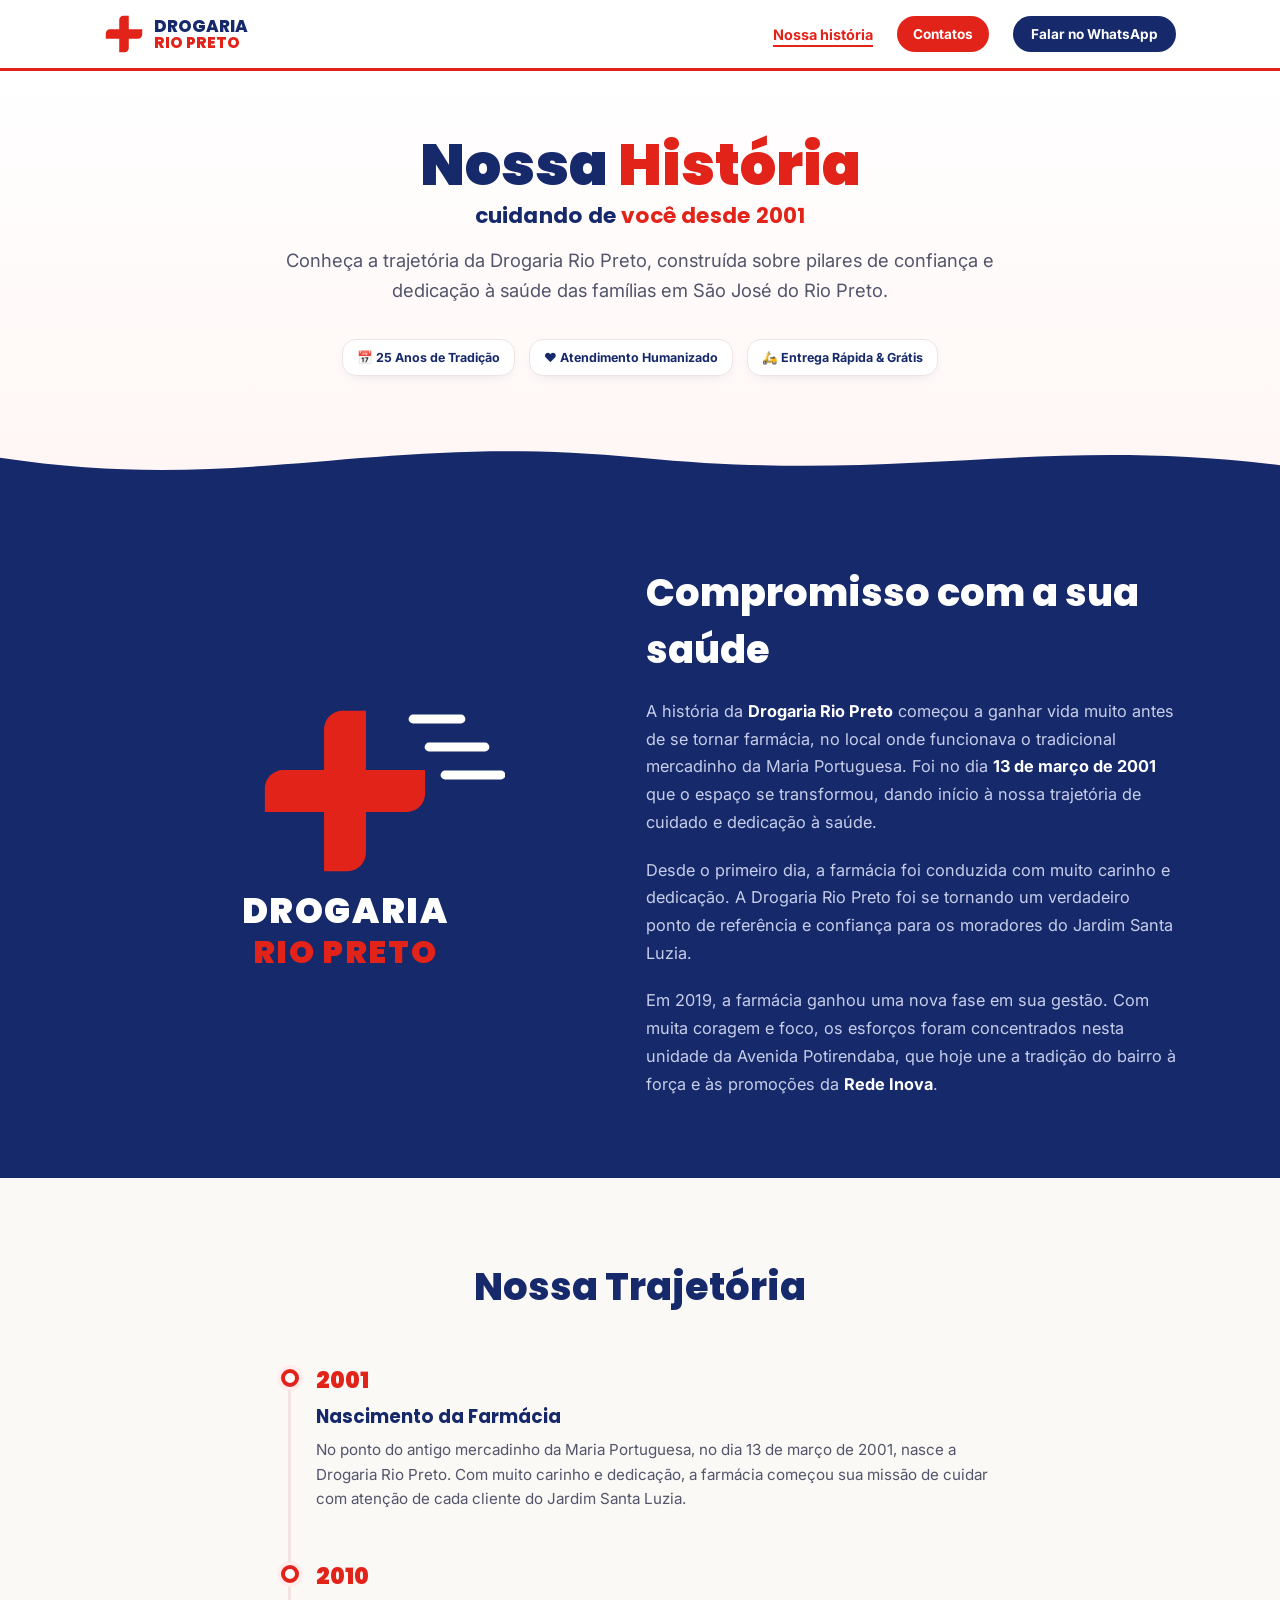
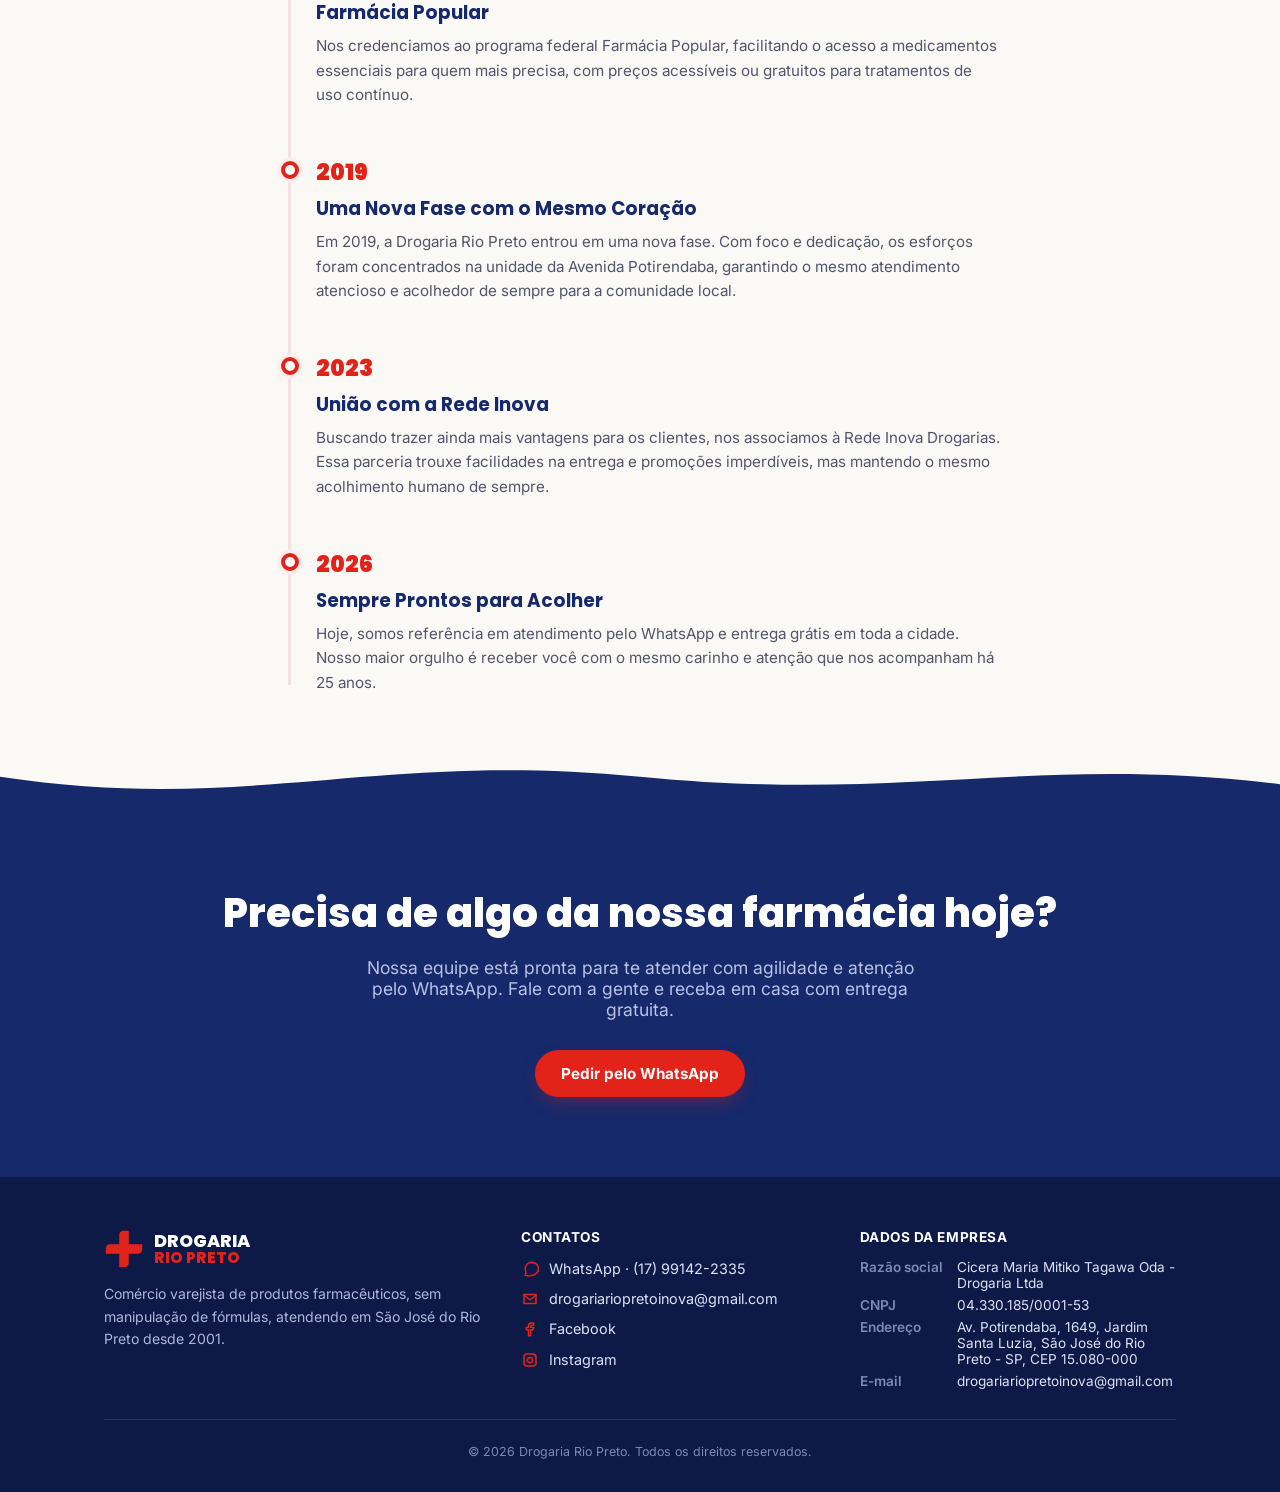
==== historia.html @ ce4f3e3e "Contatos" ====
<!DOCTYPE html>
<html lang="pt-BR">
<head>
<meta charset="UTF-8">
<meta name="viewport" content="width=device-width, initial-scale=1.0">
<title>Nossa História - Drogaria Rio Preto</title>
<meta name="description" content="Conheça a história de dedicação e carinho da Drogaria Rio Preto. Cuidando da saúde das famílias de São José do Rio Preto - SP desde 2001.">
<link rel="preconnect" href="https://fonts.googleapis.com">
<link rel="preconnect" href="https://fonts.gstatic.com" crossorigin>
<link href="https://fonts.googleapis.com/css2?family=Poppins:wght@500;700;800;900&family=Inter:wght@400;500;600;700&display=swap" rel="stylesheet">
<link rel="stylesheet" href="style.css">
<link rel="icon" href="favicon.ico" sizes="any">
<link rel="icon" type="image/png" href="favicon-512.png" sizes="512x512">
<link rel="apple-touch-icon" href="apple-touch-icon.png">
</head>
<body>

<header class="nav">
  <div class="nav-inner">
    <a href="index.html" class="brand-mark">
      <div><img src="logo-icon.svg" alt="Drogaria Rio Preto" width="40" height="40"></div>
      <div class="brand">DROGARIA<span>RIO PRETO</span></div>
    </a>
    <div class="nav-menu">
      <a class="nav-item active" href="historia.html">Nossa história</a>
      <a class="nav-contact" href="#contatos">Contatos</a>
      <a class="nav-cta" href="https://wa.me/5517991422335" target="_blank" rel="noopener">
        Falar no WhatsApp
      </a>
    </div>
  </div>
</header>

<section class="history-hero">
  <div class="history-hero-inner">
    <h1>Nossa <span>História</span><span class="h-sub">cuidando de <span class="h-sub-red">você desde 2001</span></span></h1>
    <p class="lede">Conheça a trajetória da Drogaria Rio Preto, construída sobre pilares de confiança e dedicação à saúde das famílias em São José do Rio Preto.</p>
    <div class="badges" style="justify-content: center;">
      <div class="badge">📅 25 Anos de Tradição</div>
      <div class="badge">❤️ Atendimento Humanizado</div>
      <div class="badge">🛵 Entrega Rápida & Grátis</div>
    </div>
  </div>
  <svg class="wave-divider" viewBox="0 0 1440 80" xmlns="http://www.w3.org/2000/svg" preserveAspectRatio="none" style="height:60px;" aria-hidden="true">
    <path d="M0,45 C280,95 420,10 720,45 C1020,80 1160,15 1440,55 L1440,80 L0,80 Z" fill="#16296B"/>
  </svg>
</section>

<section class="history-grid">
  <div class="container">
    <div class="history-layout">
      <div class="history-image">
        <svg viewBox="0 0 400 400" xmlns="http://www.w3.org/2000/svg" role="img" aria-label="Drogaria Rio Preto Logo Completo">
          <image href="logo-icon.svg" x="90" y="40" width="220" height="220" preserveAspectRatio="xMidYMid meet" />
          <g stroke="#FFFFFF" stroke-width="11" stroke-linecap="round" fill="none">
            <path d="M285,60 L345,60"/>
            <path d="M305,95 L375,95"/>
            <path d="M325,130 L395,130"/>
          </g>
          <text x="200" y="315" font-family="'Poppins', sans-serif" font-weight="900" font-size="44" fill="#FFFFFF" text-anchor="middle" letter-spacing="2">DROGARIA</text>
          <text x="200" y="365" font-family="'Poppins', sans-serif" font-weight="900" font-size="40" fill="#E2231A" text-anchor="middle" letter-spacing="2">RIO PRETO</text>
        </svg>
      </div>
      <div class="history-text">
        <h2>Compromisso com a sua saúde</h2>
        <p>A história da <strong>Drogaria Rio Preto</strong> começou a ganhar vida muito antes de se tornar farmácia, no local onde funcionava o tradicional mercadinho da Maria Portuguesa. Foi no dia <strong>13 de março de 2001</strong> que o espaço se transformou, dando início à nossa trajetória de cuidado e dedicação à saúde.</p>
        <p>Desde o primeiro dia, a farmácia foi conduzida com muito carinho e dedicação. A Drogaria Rio Preto foi se tornando um verdadeiro ponto de referência e confiança para os moradores do Jardim Santa Luzia.</p>
        <p>Em 2019, a farmácia ganhou uma nova fase em sua gestão. Com muita coragem e foco, os esforços foram concentrados nesta unidade da Avenida Potirendaba, que hoje une a tradição do bairro à força e às promoções da <strong>Rede Inova</strong>.</p>
      </div>
    </div>
  </div>
</section>

<section class="history-timeline">
  <div class="container">
    <h2>Nossa Trajetória</h2>
    <div class="timeline-container">
      <div class="timeline-item">
        <div class="timeline-marker"></div>
        <div class="timeline-year">2001</div>
        <div class="timeline-content">
          <h3>Nascimento da Farmácia</h3>
          <p>No ponto do antigo mercadinho da Maria Portuguesa, no dia 13 de março de 2001, nasce a Drogaria Rio Preto. Com muito carinho e dedicação, a farmácia começou sua missão de cuidar com atenção de cada cliente do Jardim Santa Luzia.</p>
        </div>
      </div>
      <div class="timeline-item">
        <div class="timeline-marker"></div>
        <div class="timeline-year">2010</div>
        <div class="timeline-content">
          <h3>Farmácia Popular</h3>
          <p>Nos credenciamos ao programa federal Farmácia Popular, facilitando o acesso a medicamentos essenciais para quem mais precisa, com preços acessíveis ou gratuitos para tratamentos de uso contínuo.</p>
        </div>
      </div>
      <div class="timeline-item">
        <div class="timeline-marker"></div>
        <div class="timeline-year">2019</div>
        <div class="timeline-content">
          <h3>Uma Nova Fase com o Mesmo Coração</h3>
          <p>Em 2019, a Drogaria Rio Preto entrou em uma nova fase. Com foco e dedicação, os esforços foram concentrados na unidade da Avenida Potirendaba, garantindo o mesmo atendimento atencioso e acolhedor de sempre para a comunidade local.</p>
        </div>
      </div>
      <div class="timeline-item">
        <div class="timeline-marker"></div>
        <div class="timeline-year">2023</div>
        <div class="timeline-content">
          <h3>União com a Rede Inova</h3>
          <p>Buscando trazer ainda mais vantagens para os clientes, nos associamos à Rede Inova Drogarias. Essa parceria trouxe facilidades na entrega e promoções imperdíveis, mas mantendo o mesmo acolhimento humano de sempre.</p>
        </div>
      </div>
      <div class="timeline-item">
        <div class="timeline-marker"></div>
        <div class="timeline-year">2026</div>
        <div class="timeline-content">
          <h3>Sempre Prontos para Acolher</h3>
          <p>Hoje, somos referência em atendimento pelo WhatsApp e entrega grátis em toda a cidade. Nosso maior orgulho é receber você com o mesmo carinho e atenção que nos acompanham há 25 anos.</p>
        </div>
      </div>
    </div>
  </div>
  <svg class="wave-divider" viewBox="0 0 1440 80" xmlns="http://www.w3.org/2000/svg" preserveAspectRatio="none" style="height:60px;" aria-hidden="true">
    <path d="M0,45 C280,95 420,10 720,45 C1020,80 1160,15 1440,55 L1440,80 L0,80 Z" fill="#16296B"/>
  </svg>
</section>

<section class="history-cta">
  <div class="container">
    <h2>Precisa de algo da nossa farmácia hoje?</h2>
    <p>Nossa equipe está pronta para te atender com agilidade e atenção pelo WhatsApp. Fale com a gente e receba em casa com entrega gratuita.</p>
    <a class="btn-primary" href="https://wa.me/5517991422335" target="_blank" rel="noopener">
      Pedir pelo WhatsApp
    </a>
  </div>
</section>

<footer>
  <div class="container">
    <div class="footer-grid">
      <div>
        <div class="footer-brand">
          <div><img src="logo-icon.svg" alt="Drogaria Rio Preto" width="40" height="40"></div>
          <div class="brand">DROGARIA<span>RIO PRETO</span></div>
        </div>
        <p>Comércio varejista de produtos farmacêuticos, sem manipulação de fórmulas, atendendo em São José do Rio Preto desde 2001.</p>
      </div>
      <div class="footer-column" id="contatos">
        <h4>Contatos</h4>
        <div class="contact-list">
          <a class="contact-link" href="https://wa.me/5517991422335" target="_blank" rel="noopener">
            <span class="contact-icon" aria-hidden="true">
              <svg viewBox="0 0 24 24"><path d="M5.5 20.5 6.8 16a8.8 8.8 0 1 1 7.7 4.5h-.1l-3.7.8Z" fill="none" stroke="currentColor" stroke-width="2" stroke-linecap="round" stroke-linejoin="round"/></svg>
            </span>
            <span>WhatsApp · (17) 99142-2335</span>
          </a>
          <a class="contact-link" href="mailto:drogariariopretoinova@gmail.com">
            <span class="contact-icon" aria-hidden="true">
              <svg viewBox="0 0 24 24"><path d="M4 6h16v12H4z" fill="none" stroke="currentColor" stroke-width="2"/><path d="m4 7 8 6 8-6" fill="none" stroke="currentColor" stroke-width="2" stroke-linecap="round" stroke-linejoin="round"/></svg>
            </span>
            <span>drogariariopretoinova@gmail.com</span>
          </a>
          <a class="contact-link" href="https://www.facebook.com/drogariariopretooficial/" target="_blank" rel="noopener">
            <span class="contact-icon" aria-hidden="true">
              <svg viewBox="0 0 24 24"><path d="M14 7h3V4h-3a4 4 0 0 0-4 4v2H7v3h3v8h3v-8h3l1-3h-4V8a1 1 0 0 1 1-1Z" fill="none" stroke="currentColor" stroke-width="2" stroke-linecap="round" stroke-linejoin="round"/></svg>
            </span>
            <span>Facebook</span>
          </a>
          <a class="contact-link" href="https://www.instagram.com/drogaria.inovarp/" target="_blank" rel="noopener">
            <span class="contact-icon" aria-hidden="true">
              <svg viewBox="0 0 24 24"><rect x="4" y="4" width="16" height="16" rx="4" fill="none" stroke="currentColor" stroke-width="2"/><circle cx="12" cy="12" r="3.5" fill="none" stroke="currentColor" stroke-width="2"/><circle cx="17.5" cy="6.5" r="1" fill="currentColor"/></svg>
            </span>
            <span>Instagram</span>
          </a>
        </div>
      </div>
      <div class="legal">
        <h4>Dados da empresa</h4>
        <dl>
          <dt>Razão social</dt><dd>Cicera Maria Mitiko Tagawa Oda - Drogaria Ltda</dd>
          <dt>CNPJ</dt><dd>04.330.185/0001-53</dd>
          <dt>Endereço</dt><dd>Av. Potirendaba, 1649, Jardim Santa Luzia, São José do Rio Preto - SP, CEP 15.080-000</dd>
          <dt>E-mail</dt><dd>drogariariopretoinova@gmail.com</dd>
        </dl>
      </div>
    </div>
    <p class="fineprint">© 2026 Drogaria Rio Preto. Todos os direitos reservados.</p>
  </div>
</footer>

</body>
</html>
---- style.css ----
:root{
    --red: #E2231A;
    --red-dark: #B81810;
    --blue: #16296B;
    --blue-deep: #0D1A48;
    --white: #FFFFFF;
    --paper: #FBF9F6;
    --ink: #1A1A2E;
    --ink-soft: #52556B;
  }
  *{margin:0;padding:0;box-sizing:border-box;}
  html{scroll-behavior:smooth;}
  body{
    font-family:'Inter',sans-serif;
    color:var(--ink);
    background:var(--paper);
    overflow-x:hidden;
  }
  h1,h2,h3,.brand{font-family:'Poppins',sans-serif;}
  a{text-decoration:none;color:inherit;}
  img{max-width:100%;display:block;}
  .container{max-width:1120px;margin:0 auto;padding:0 24px;}

  @media (prefers-reduced-motion: reduce){
    *{animation-duration:0.001ms !important; animation-iteration-count:1 !important; transition-duration:0.001ms !important;}
  }

  /* ---------- NAV ---------- */
  header.nav{
    position:sticky; top:0; z-index:50;
    background:var(--white);
    border-bottom:3px solid var(--red);
  }
  .nav-inner{
    display:flex; align-items:center; justify-content:space-between;
    padding:14px 24px; max-width:1120px; margin:0 auto;
  }
  .brand-mark{display:flex; align-items:center; gap:10px; transition:transform .2s ease;}
  .brand-mark:hover{transform:scale(1.02);}
  .brand{font-weight:800;font-size:1.05rem;line-height:1;color:var(--blue);}
  .brand span{color:var(--red);display:block;font-size:0.95rem;}
  .nav-menu{
    display:flex; align-items:center; gap:24px;
  }
  .nav-item{
    color:var(--blue); font-weight:700; font-size:0.9rem;
    position:relative; transition:color .15s ease;
  }
  .nav-item:hover{color:var(--red);}
  .nav-item::after{
    content:''; position:absolute; bottom:-4px; left:0; width:0; height:2px;
    background:var(--red); transition:width .2s ease;
  }
  .nav-item:hover::after, .nav-item.active::after{width:100%;}
  .nav-item.active{color:var(--red);}
  .nav-contact{
    background:var(--red); color:var(--white); font-weight:700; font-size:0.85rem;
    padding:10px 16px; border-radius:100px; display:flex; align-items:center; gap:8px;
    transition:transform .15s ease, background .15s ease;
  }
  .nav-contact:hover{background:var(--red-dark); transform:translateY(-1px);}
  .nav-cta{
    background:var(--blue); color:var(--white); font-weight:700; font-size:0.85rem;
    padding:10px 18px; border-radius:100px; display:flex; align-items:center; gap:8px;
    transition:transform .15s ease, background .15s ease;
  }
  .nav-cta:hover{background:var(--blue-deep); transform:translateY(-1px);}
  .nav-cta:focus-visible, .nav-contact:focus-visible, a:focus-visible, button:focus-visible{outline:3px solid var(--red); outline-offset:2px;}

  /* ---------- HERO ---------- */
  .hero{
    background:linear-gradient(180deg, #FFFFFF 0%, #FFF6F5 100%);
    padding:64px 0 0;
    position:relative;
  }
  .hero-inner{
    max-width:1120px;margin:0 auto;padding:0 24px;
    display:grid; grid-template-columns:1.1fr 0.9fr; gap:40px; align-items:center;
  }
  .eyebrow{
    display:inline-flex; align-items:center; gap:8px;
    background:#FFECEB; color:var(--red-dark); font-weight:700; font-size:0.78rem;
    letter-spacing:0.04em; text-transform:uppercase; padding:7px 14px; border-radius:100px;
    margin-bottom:18px;
  }
  .eyebrow-dot{width:7px;height:7px;border-radius:50%;background:var(--red); animation:pulse 2s infinite;}
  @keyframes pulse{0%,100%{opacity:1;}50%{opacity:0.35;}}
  .hero h1{
    font-size:clamp(2.3rem, 5.2vw, 3.6rem);
    line-height:1.03; font-weight:900; letter-spacing:-0.01em;
  }
  .hero h1 .l1{color:var(--red); display:block;}
  .hero h1 .l2{color:var(--blue); display:block;}
  .hero p.lede{
    margin-top:18px; font-size:1.08rem; color:var(--ink-soft); max-width:46ch; line-height:1.55;
  }
  .hero-actions{display:flex; flex-wrap:wrap; gap:12px; margin-top:28px;}
  .btn-primary{
    background:var(--red); color:var(--white); font-weight:700; padding:14px 26px;
    border-radius:100px; display:inline-flex; align-items:center; gap:10px; font-size:0.95rem;
    box-shadow:0 8px 20px -8px rgba(226,35,26,0.55);
    transition:transform .15s ease, box-shadow .15s ease;
  }
  .btn-primary:hover{transform:translateY(-2px); box-shadow:0 12px 24px -8px rgba(226,35,26,0.6);}
  .btn-secondary{
    border:2px solid var(--blue); color:var(--blue); font-weight:700; padding:12px 24px;
    border-radius:100px; font-size:0.95rem; transition:background .15s ease, color .15s ease;
  }
  .btn-secondary:hover{background:var(--blue); color:var(--white);}
  .badges{display:flex; gap:14px; margin-top:34px; flex-wrap:wrap;}
  .badge{
    display:flex; align-items:center; gap:10px; background:var(--white);
    border:1px solid #F0E3E2; border-radius:14px; padding:10px 14px;
    font-size:0.78rem; font-weight:700; color:var(--blue); box-shadow:0 4px 14px -8px rgba(22,41,107,0.2);
  }
  .badge-flag{
    display:inline-flex; align-items:center; justify-content:center;
    width:26px; height:18px; flex-shrink:0; overflow:hidden; border-radius:3px;
  }
  .badge-flag svg{width:100%; height:100%; display:block;}

  /* hero visual: moto */
  .hero-visual{position:relative; aspect-ratio:1/1; display:flex; align-items:center; justify-content:center;}
  .hero-visual svg{width:100%; height:100%; max-width:400px;}

  .eyebrow--compact{max-width:15rem;}
  .wave-divider{width:100%; display:block;}

  /* ---------- FEATURES ---------- */
  .features{background:var(--blue); padding:60px 0 68px; position:relative;}
  .features h2{
    color:var(--white); font-size:clamp(1.6rem,3vw,2.1rem); font-weight:800; text-align:center; margin-bottom:8px;
  }
  .features p.sub{color:#B9C2E6; text-align:center; max-width:52ch; margin:0 auto 40px; font-size:0.98rem;}
  .feature-grid{
    display:grid; grid-template-columns:repeat(3,1fr); gap:20px;
  }
  .feature-card{
    background:rgba(255,255,255,0.06); border:1px solid rgba(255,255,255,0.14);
    border-radius:18px; padding:26px 22px; transition:transform .15s ease, background .15s ease;
  }
  .feature-card:hover{transform:translateY(-4px); background:rgba(255,255,255,0.1);}
  .feature-icon{
    width:46px;height:46px;border-radius:12px;background:var(--red);
    display:flex;align-items:center;justify-content:center; margin-bottom:16px;
  }
  .feature-icon svg{flex-shrink:0;}
  .feature-card h3{color:var(--white); font-size:1.05rem; margin-bottom:8px; font-weight:700;}
  .feature-card p{color:#C7CEE9; font-size:0.9rem; line-height:1.5;}

  /* ---------- LOCATIONS ---------- */
  .locations{padding:72px 0;}
  .locations-layout{
    display:grid;
    grid-template-columns: minmax(240px, 320px) minmax(0, 1fr);
    align-items:center;
    gap:40px;
  }
  .locations-copy{display:flex; flex-direction:column; padding-top:8px; align-items:center; text-align:center;}
  .locations-copy h2{
    font-size:clamp(1.6rem,3vw,2.1rem); font-weight:800; color:var(--blue); margin-bottom:8px;
  }
  .locations-copy p.sub{color:var(--ink-soft); max-width:32ch; margin:0 auto 18px;}
  .map-card{
    flex:1; min-height:180px; max-height:420px; width:100%;
    border-radius:18px; overflow:hidden; border:1px solid #F0E3E2;
    box-shadow:0 10px 30px -20px rgba(22,41,107,0.35);
  }
  .map-card iframe{width:100%; height:100%; border:0; display:block;}
  .loc-grid{display:flex; align-items:stretch; justify-content:center;}
  .loc-grid-single{width:100%; margin:0;}
  .unit-block{display:flex; align-items:flex-start; gap:20px; flex-wrap:wrap; justify-content:center; width:100%;}
  .loc-card{
    background:var(--white); border-radius:20px; padding:30px; border:1px solid #F0E3E2;
    position:relative; display:flex; flex-direction:column; gap:10px;
    flex:1 1 460px; max-width:640px; margin:0 auto;
  }
  .loc-card h3{font-size:1.25rem; color:var(--blue); margin:0; font-weight:800;}
  .addr-meta{display:flex; flex-direction:column; gap:6px;}
  .addr-line{
    display:flex; align-items:flex-start; justify-content:flex-start; gap:8px; flex-wrap:nowrap;
    color:var(--ink-soft); font-size:0.95rem; line-height:1.2;
  }
  .addr-info{display:flex; flex-direction:column; gap:1px; flex:1 1 auto;}
  .addr-text, .addr-cep{margin:0; line-height:1.2;}
  .addr-phone{
    display:inline-flex; align-items:center; gap:6px; color:var(--white); font-weight:700;
    white-space:nowrap; text-decoration:none; padding:6px 12px; border:2px solid #25D366;
    border-radius:999px; background:#25D366; font-size:0.85rem; align-self:flex-start; margin-left:auto;
  }
  .addr-phone:hover{background:#20b85b; border-color:#20b85b;}
  .addr-icon{width:14px; height:14px; flex-shrink:0; display:block;}
  .addr-cep{color:var(--ink-soft); font-size:0.9rem; margin:0;}
  .hours-list{display:grid; gap:2px;}
  .hours-item{
    display:flex; justify-content:space-between; align-items:center; gap:8px;
    color:var(--ink-soft); font-size:0.83rem; line-height:1.2;
  }
  .hours-item span:first-child{font-weight:600; min-width:56px;}
  .hours-item span:last-child{font-weight:600; color:var(--ink-soft);}
  /* ---------- FOOTER / LEGAL ---------- */
  footer{background:var(--blue-deep); color:#AEB6DA; padding:52px 0 30px;}
  .footer-grid{
    display:grid; grid-template-columns:1.15fr 0.95fr 0.95fr; gap:28px; padding-bottom:30px;
    border-bottom:1px solid rgba(255,255,255,0.12);
    align-items:start;
  }
  .footer-brand{display:flex; align-items:center; gap:10px; margin-bottom:14px;}
  .footer-brand .brand{color:var(--white); font-size:1.1rem;}
  .footer-brand .brand span{color:var(--red);}
  footer p{font-size:0.88rem; line-height:1.6; max-width:42ch;}
  .footer-column{padding-left:6px;}
  .footer-column h4{color:var(--white); font-size:0.85rem; text-transform:uppercase; letter-spacing:0.04em; margin-bottom:14px;}
  .contact-list{display:grid; gap:10px;}
  .contact-link{display:flex; align-items:center; gap:10px; color:#DCE1F2; font-size:0.9rem; line-height:1.4; transition:color .2s ease, transform .2s ease;}
  .contact-link:hover{color:var(--white); transform:translateX(2px);}
  .contact-icon{display:inline-flex; align-items:center; justify-content:center; width:18px; height:18px; color:var(--red); flex-shrink:0;}
  .contact-icon svg{width:100%; height:100%; display:block;}
  .legal h4{color:var(--white); font-size:0.85rem; text-transform:uppercase; letter-spacing:0.04em; margin-bottom:14px;}
  .legal dl{display:grid; grid-template-columns:auto 1fr; gap:6px 14px; font-size:0.85rem;}
  .legal dt{color:#7E88B5; font-weight:600;}
  .legal dd{color:#DCE1F2;}
  .fineprint{padding-top:22px; font-size:0.78rem; color:#7E88B5; text-align:center; margin:0 auto; max-width:720px;}

  @media (max-width: 900px){
    .footer-grid{grid-template-columns:1fr 1fr;}
  }
  @media (max-width: 640px){
    .footer-grid{grid-template-columns:1fr;}
    .nav-menu{gap:12px;}
    .nav-item, .nav-contact{font-size:0.8rem;}
  }

  /* ---------- HISTORIA ---------- */
  .history-hero {
    background: linear-gradient(180deg, #FFFFFF 0%, #FFF6F5 100%);
    padding: 64px 0 0;
    position: relative;
    text-align: center;
  }
  .history-hero-inner {
    max-width: 800px;
    margin: 0 auto;
    padding: 0 24px 48px;
  }
  .history-hero h1 {
    font-size: clamp(2.3rem, 5.2vw, 3.6rem);
    line-height: 1.05;
    font-weight: 900;
    color: var(--blue);
    margin-bottom: 18px;
  }
  .history-hero h1 span {
    color: var(--red);
  }
  .history-hero h1 .h-sub {
    display: block;
    font-size: clamp(1rem, 2vw, 1.35rem);
    color: var(--blue);
    font-weight: 700;
    margin-top: 10px;
    letter-spacing: 0.01em;
  }
  .history-hero p.lede {
    font-size: 1.15rem;
    color: var(--ink-soft);
    line-height: 1.6;
    margin: 0 auto 28px;
    max-width: 60ch;
  }
  .history-grid {
    padding: 80px 0;
    background: var(--blue);
  }
  .history-layout {
    display: grid;
    grid-template-columns: 1fr 1.1fr;
    gap: 60px;
    align-items: center;
  }
  .history-image {
    position: relative;
    display: flex;
    align-items: center;
    justify-content: center;
  }
  .history-image svg {
    width: 100%;
    height: auto;
    max-width: 320px;
    display: block;
  }
  .history-text h2 {
    color: var(--white);
    font-size: clamp(1.8rem, 3.5vw, 2.4rem);
    margin-bottom: 20px;
    font-weight: 800;
  }
  .history-text p {
    color: #C7CEE9;
    font-size: 1.02rem;
    line-height: 1.7;
    margin-bottom: 20px;
  }
  .history-text p strong {
    color: var(--white);
  }
  .history-text p:last-child {
    margin-bottom: 0;
  }
  .history-timeline {
    padding: 80px 0 0;
    background: var(--paper);
  }
  .history-timeline h2 {
    text-align: center;
    color: var(--blue);
    font-size: clamp(1.8rem, 3.5vw, 2.4rem);
    margin-bottom: 48px;
    font-weight: 800;
  }
  .timeline-container {
    max-width: 720px;
    margin: 0 auto 48px;
    position: relative;
    padding-left: 36px;
  }
  .timeline-container::before {
    content: '';
    position: absolute;
    left: 8px;
    top: 10px;
    bottom: 10px;
    width: 3px;
    background: #F0E3E2;
  }
  .timeline-item {
    position: relative;
    margin-bottom: 48px;
  }
  .timeline-item:last-child {
    margin-bottom: 0;
  }
  .timeline-marker {
    position: absolute;
    left: -35px;
    top: 6px;
    width: 18px;
    height: 18px;
    border-radius: 50%;
    background: var(--white);
    border: 4px solid var(--red);
    box-shadow: 0 0 0 4px #FFECEB;
  }
  .timeline-year {
    font-family: 'Poppins', sans-serif;
    font-weight: 900;
    font-size: 1.4rem;
    color: var(--red);
    margin-bottom: 6px;
  }
  .timeline-content h3 {
    color: var(--blue);
    font-size: 1.15rem;
    margin-bottom: 8px;
    font-weight: 700;
  }
  .timeline-content p {
    color: var(--ink-soft);
    font-size: 0.95rem;
    line-height: 1.6;
  }
  .history-cta {
    padding: 80px 0;
    background: var(--blue);
    color: var(--white);
    text-align: center;
    position: relative;
    overflow: hidden;
  }
  .history-cta h2 {
    font-size: clamp(1.8rem, 3.5vw, 2.5rem);
    margin-bottom: 14px;
    font-weight: 800;
  }
  .history-cta p {
    color: #B9C2E6;
    font-size: 1.1rem;
    margin-bottom: 30px;
    max-width: 50ch;
    margin-left: auto;
    margin-right: auto;
  }

  /* ---------- RESPONSIVE ---------- */
  @media (max-width: 860px){
    .container{padding:0 20px;}
    .history-layout {
      grid-template-columns: 1fr;
      gap: 40px;
      text-align: center;
    }
    .history-image {
      max-width: 480px;
      margin: 0 auto;
    }
    .hero{padding-top:24px;}
    .hero-inner{grid-template-columns:1fr; gap:28px; text-align:center; align-items:flex-start;}
    .hero p.lede{margin:12px auto 0; max-width:44ch;}
    .hero-actions, .badges{justify-content:center;}
    .hero-visual{max-width:260px; margin:0 auto;}
    .feature-grid{grid-template-columns:1fr;}
    .locations-layout{display:flex; flex-direction:column; gap:24px; align-items:center;}
    .locations-copy{flex:1 1 auto; padding-top:0; width:100%;}
    .locations-copy h2, .locations-copy p.sub{text-align:center; max-width:100%; margin-left:auto; margin-right:auto;}
    .map-card{margin:0 auto; max-width:100%; width:100%; height:240px; flex:none;}
    .loc-grid{display:block; width:100%;}
    .loc-grid-single{max-width:100%; margin:0;}
    .unit-block{flex-direction:column; align-items:stretch; justify-content:center;}
    .loc-card{max-width:100%; margin:0 auto;}
    .addr-line{flex-wrap:wrap;}
    .addr-phone{margin-left:0;}
    .footer-grid{grid-template-columns:1fr;}
  }

  @media (max-width: 640px){
    .nav-inner{padding:12px 16px;}
    .brand{font-size:0.95rem;}
    .brand span{font-size:0.8rem;}
    .nav-menu{gap:14px;}
    .nav-item{font-size:0.8rem;}
    .nav-cta{padding:9px 14px; font-size:0.78rem;}
    .hero{padding:20px 0 0;}
    .hero-inner{padding:0 16px; gap:24px;}
    .eyebrow{font-size:0.72rem; padding:6px 12px;}
    .hero h1{font-size:clamp(1.6rem, 6.5vw, 2.4rem); margin-bottom:6px;}
    .hero p.lede{font-size:0.98rem; max-width:40ch;}
    .hero-actions{flex-direction:column; align-items:stretch; gap:10px; margin-top:24px;}
    .btn-primary, .btn-secondary{width:100%; justify-content:center; padding:13px 20px;}
    .badges{margin-top:24px; gap:10px;}
    .badge{width:100%; justify-content:center; padding:10px 12px;}
    .hero-visual{max-width:180px;}
    .features{padding:48px 0 56px;}
    .features p.sub{margin-bottom:28px;}
    .feature-card{padding:22px 18px;}
    .locations{padding:56px 0;}
    .map-card{height:220px;}
    .loc-card{padding:22px; border-radius:16px;}
    .hours-item{font-size:0.8rem;}
    footer{padding:40px 0 24px;}
    .footer-grid{gap:24px; padding-bottom:24px;}
    .history-hero {padding: 32px 0 0;}
    .history-hero-inner {padding: 0 16px 32px;}
    .history-grid, .history-cta {padding: 48px 0;}
    .history-timeline {padding: 48px 0 0;}
    .history-timeline h2 {margin-bottom: 32px;}
    .timeline-container {padding-left: 28px; margin-bottom: 28px;}
    .timeline-container::before {left: 6px;}
    .timeline-marker {
      left: -27px;
      width: 15px;
      height: 15px;
      top: 4px;
      border-width: 3px;
    }
    .timeline-year {font-size: 1.2rem;}
    .timeline-content h3 {font-size: 1.05rem;}
    .timeline-content p {font-size: 0.88rem;}
  }

  @media (max-width: 440px){
    .nav-inner{flex-direction:column; gap:12px; align-items:center; text-align:center;}
    .nav-menu{width:100%; justify-content:center; gap:16px; flex-wrap:wrap;}
  }
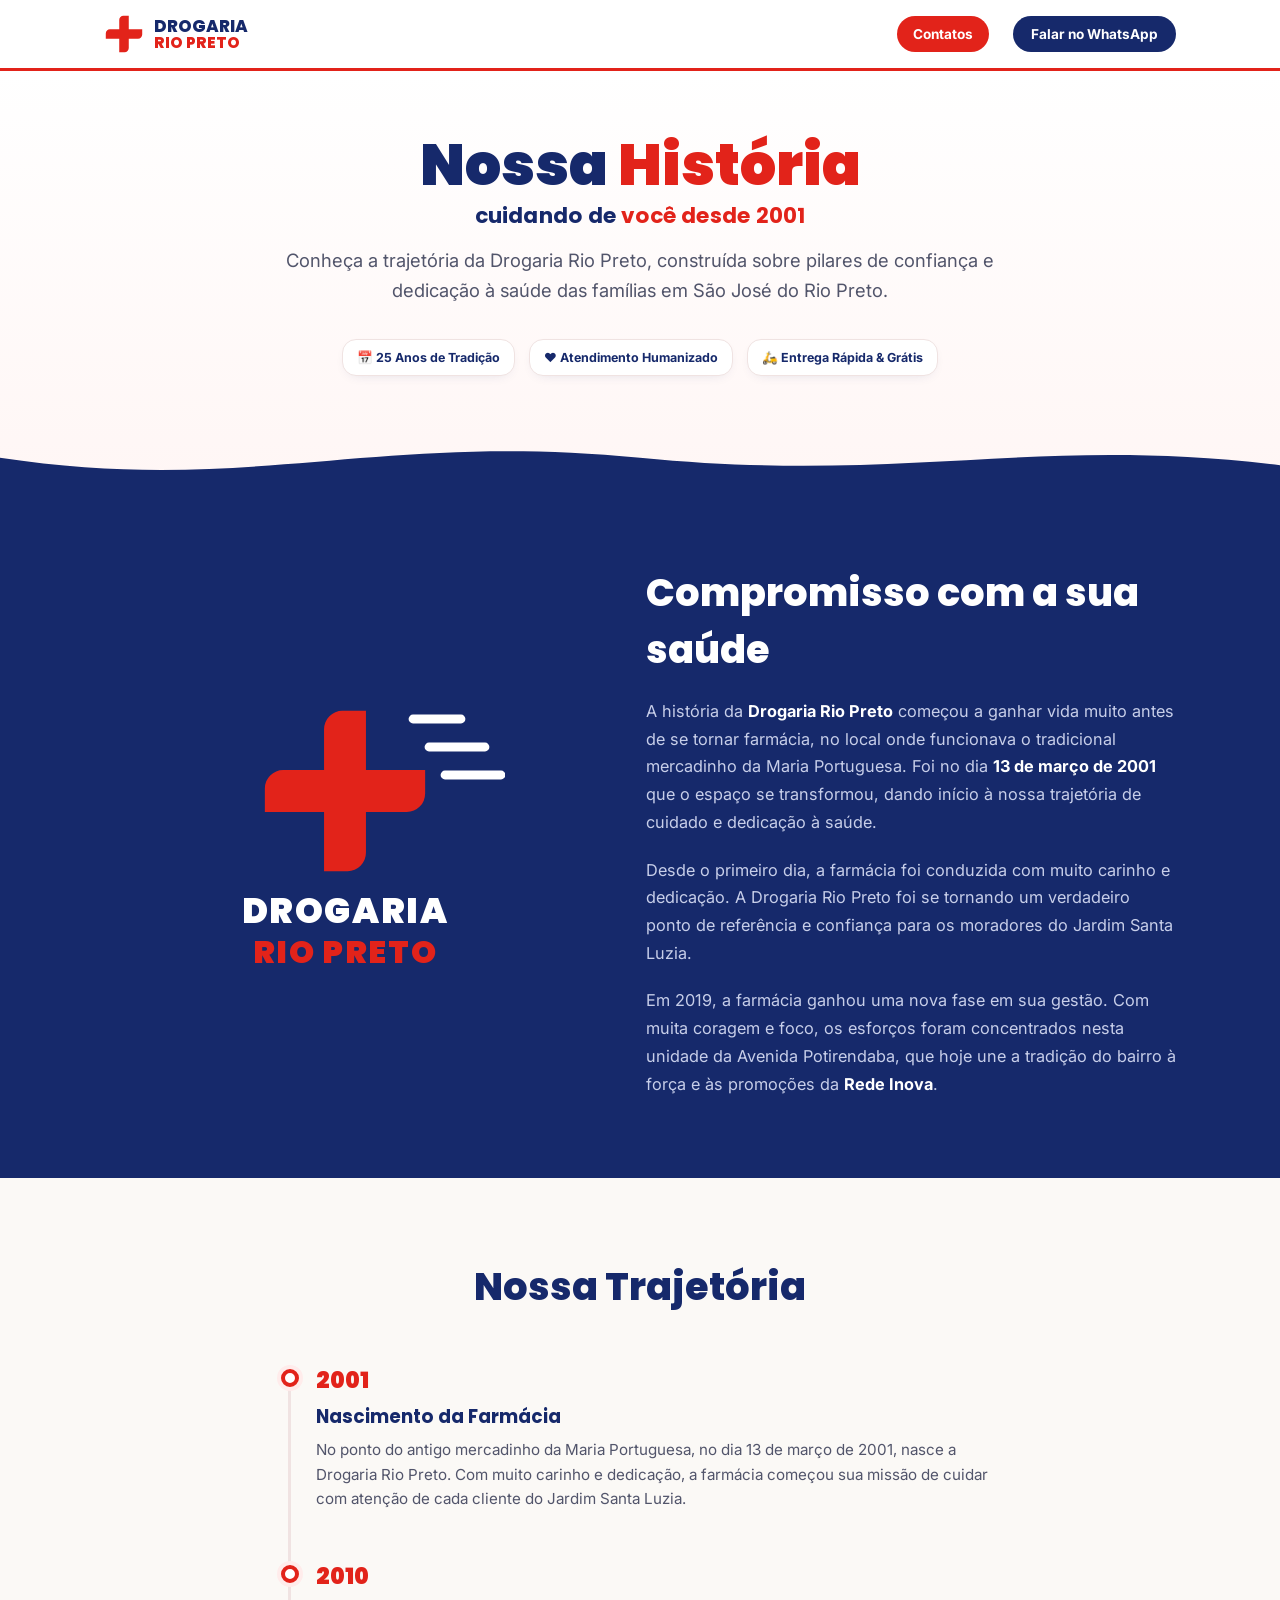
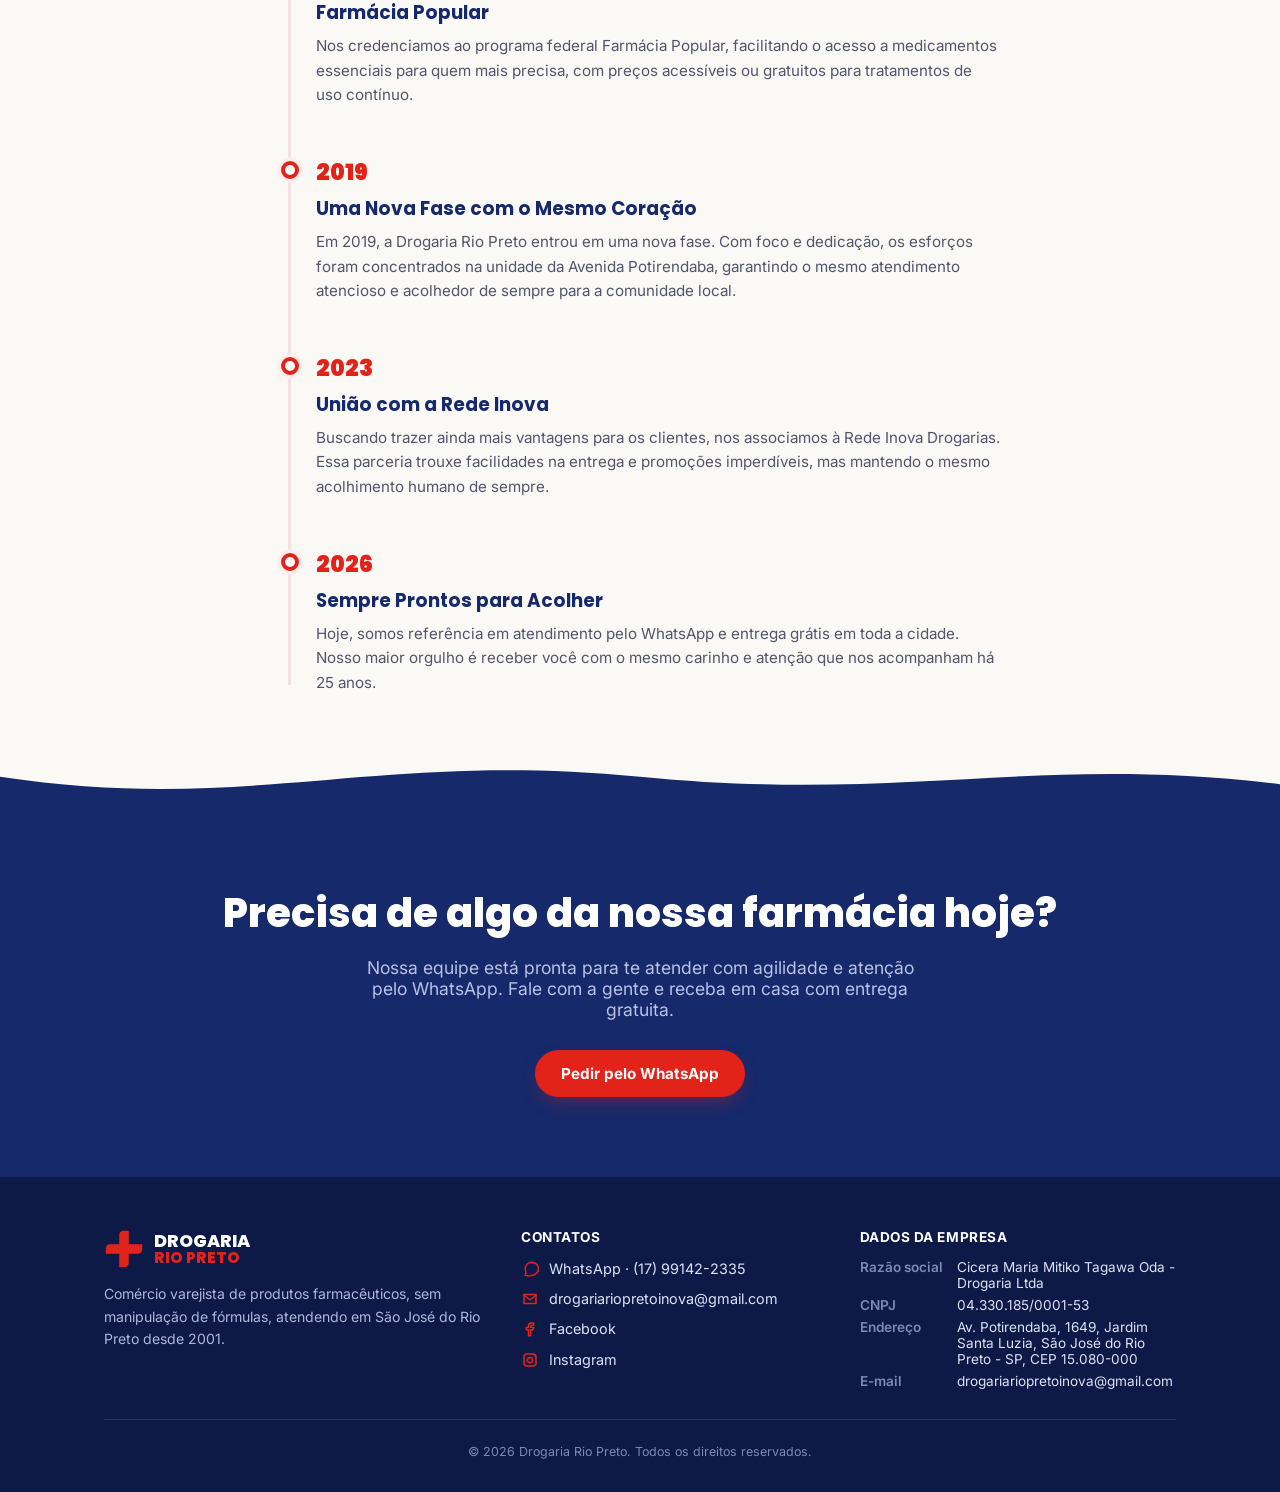
==== commit bb7292f4: "Changes" ====
--- a/historia.html
+++ b/historia.html
@@ -22,7 +22,6 @@
       <div class="brand">DROGARIA<span>RIO PRETO</span></div>
     </a>
     <div class="nav-menu">
-      <a class="nav-item active" href="historia.html">Nossa história</a>
       <a class="nav-contact" href="#contatos">Contatos</a>
       <a class="nav-cta" href="https://wa.me/5517991422335" target="_blank" rel="noopener">
         Falar no WhatsApp
